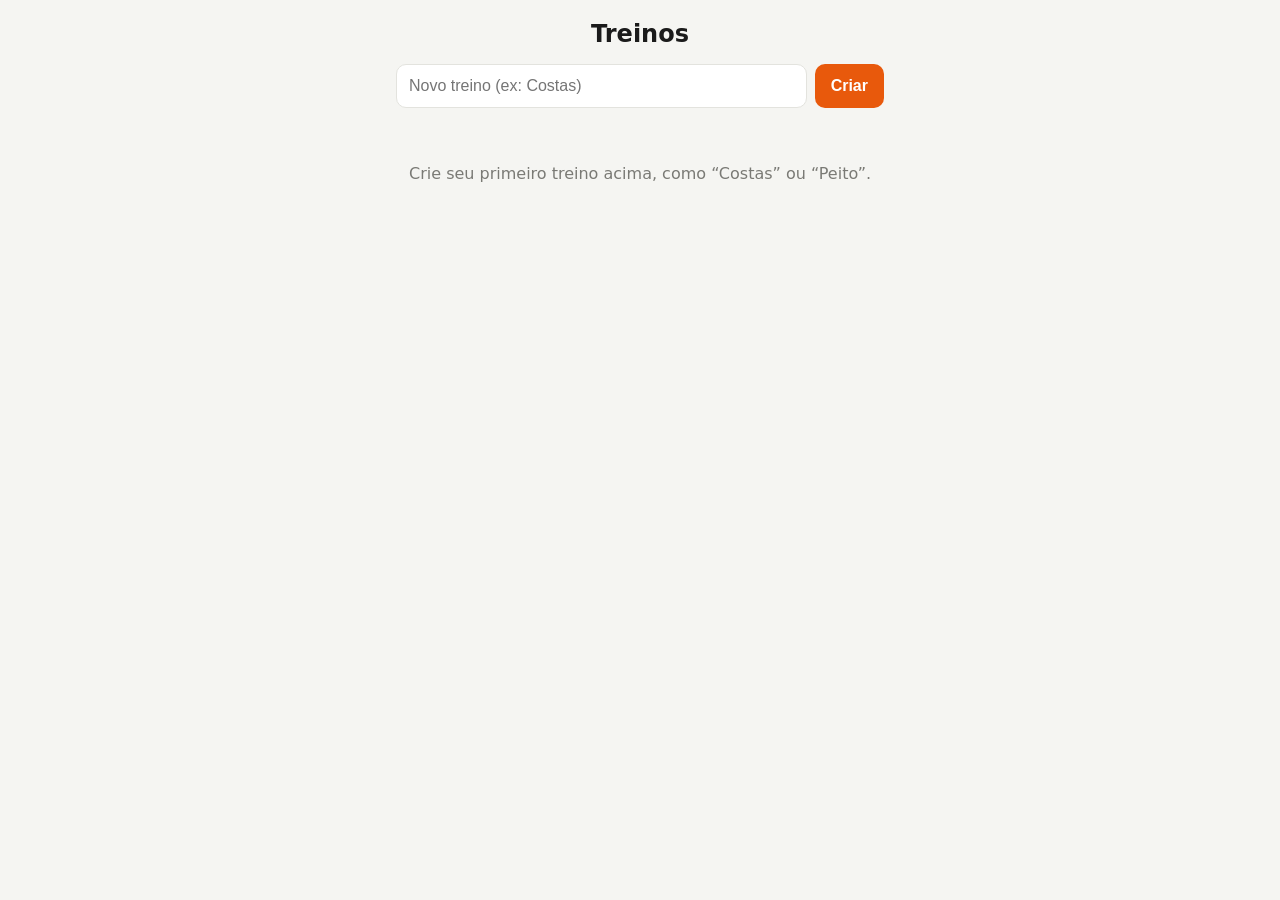
==== index.html @ 3040490e "retirada cronometro" ====
<!DOCTYPE html>
<html lang="pt-BR">
<head>
<meta charset="utf-8">
<meta name="viewport" content="width=device-width, initial-scale=1, viewport-fit=cover">
<title>Meus Treinos</title>
<link rel="stylesheet" href="style.css">
</head>
<body>
<main>
<h1>Treinos</h1>
<div class="row"><input id="nl" placeholder="Novo treino (ex: Costas)" maxlength="40"><button id="al">Criar</button></div>
<div class="tabs" id="tabs"></div>
<div id="view"></div>
</main>
<div id="hs" hidden></div>
<script src="app.js"></script>
</body>
</html>
---- style.css ----
:root{--bg:#f5f5f2;--card:#fff;--tx:#1b1b1b;--mu:#7a7a75;--ac:#e8590c;--bd:#e3e3de;--ok:#2f9e44;
box-sizing:border-box;padding-top:env(safe-area-inset-top,0px);padding-bottom:env(safe-area-inset-bottom,0px);color-scheme:light}
@media (prefers-color-scheme:dark){:root:not([data-theme="light"]){--bg:#141414;--card:#1f1f1f;--tx:#f0f0ec;--mu:#98988f;--bd:#333;--ac:#ff8a3d;--ok:#51cf66;color-scheme:dark}}
:root[data-theme="dark"]{--bg:#141414;--card:#1f1f1f;--tx:#f0f0ec;--mu:#98988f;--bd:#333;--ac:#ff8a3d;--ok:#51cf66;color-scheme:dark}
*{box-sizing:border-box}
body{margin:0;background:var(--bg);color:var(--tx);font-family:system-ui,-apple-system,Segoe UI,Roboto,sans-serif}
main{max-width:520px;margin:0 auto;padding:20px 16px 40px}
h1{font-size:24px;margin:0 0 16px;text-align:center}
.row{display:flex;gap:8px}
input{flex:1;min-width:0;padding:12px;border:1px solid var(--bd);border-radius:10px;background:var(--card);color:var(--tx);font-size:16px}
button{border:0;border-radius:10px;padding:12px 16px;background:var(--ac);color:#fff;font-size:16px;font-weight:600;cursor:pointer}
button.g{background:transparent;color:var(--mu);padding:8px 10px;font-weight:500;font-size:14px}
.tabs{display:flex;gap:8px;overflow-x:auto;padding:14px 0}
.tab{background:var(--card);color:var(--tx);border:1px solid var(--bd);white-space:nowrap;padding:8px 14px;border-radius:999px;font-size:15px}
.tab.on{background:var(--ac);color:#fff;border-color:var(--ac)}
.card{background:var(--card);border:1px solid var(--bd);border-radius:14px;padding:14px}
.hd{display:flex;justify-content:space-between;align-items:center;margin-bottom:10px}
.hd h2{margin:0;font-size:20px}
.pg{color:var(--mu);font-size:14px}
ul{list-style:none;margin:12px 0 0;padding:0}
li{display:flex;align-items:center;gap:12px;padding:12px 4px;border-top:1px solid var(--bd)}
li .t{flex:1;font-size:17px;word-break:break-word}
li.done .t{text-decoration:line-through;color:var(--mu)}
.ck{width:26px;height:26px;border-radius:50%;border:2px solid var(--bd);background:transparent;padding:0;flex:none;color:#fff;font-size:15px;line-height:1}
li.done .ck{background:var(--ok);border-color:var(--ok)}
.x{background:transparent;color:var(--mu);padding:4px 8px;font-size:18px}
li{flex-wrap:wrap}
.sm{display:block;font-size:13px;color:var(--mu)}
.pr{flex-basis:100%;min-width:0;padding:4px 0 4px 52px}
.sr{display:flex;justify-content:space-between;align-items:center;padding:4px 0;font-size:15px}
.pr .row{margin-top:6px}
.pr input{width:0;padding:9px;font-size:15px}
.pr .row button{padding:9px 16px}
.mn{flex-basis:100%;min-width:0;display:flex;flex-wrap:wrap;gap:6px;padding:0 0 4px}
.mn .opt{flex:1 1 calc(50% - 3px);min-width:0;white-space:nowrap;background:transparent;color:var(--tx);border:1px solid var(--bd);padding:9px 4px;font-size:13px}
.mn .del{flex:1 1 calc(50% - 3px);min-width:0;white-space:nowrap;background:transparent;color:#e03131;border:1px solid var(--bd);padding:9px 4px;font-size:13px}
.dg{flex:none;cursor:grab;touch-action:none;user-select:none;-webkit-user-select:none;color:var(--mu);font-size:18px;line-height:1;padding:6px 2px}
li{position:relative}
li.drag{z-index:5;background:var(--card);box-shadow:0 6px 18px rgba(0,0,0,.35);cursor:grabbing}
li.ov{box-shadow:0 -2px 0 var(--ac)}
li.ovb{box-shadow:0 2px 0 var(--ac)}
.dragging,.dragging *{user-select:none;-webkit-user-select:none}
.gh{display:flex;align-items:center;gap:6px;border-top:0;padding:18px 4px 6px}
.gt{flex:1;min-width:0;font-size:16px;font-weight:700;word-break:break-word;text-decoration:underline;text-decoration-color:var(--ac);text-decoration-thickness:2px;text-underline-offset:5px}
.gx{flex:none;min-width:40px;min-height:40px}
.afl{display:block;border-top:0;padding:2px 0 10px}
.addb{width:100%}
.addm{display:flex;gap:6px;margin-top:8px}
.addm .opt{flex:1 1 0;min-width:0;white-space:nowrap;background:transparent;color:var(--tx);border:1px solid var(--bd);padding:11px 4px;font-size:14px}
select{display:block;width:100%;min-width:0;padding:12px;border:1px solid var(--bd);border-radius:10px;background:var(--card);color:var(--tx);font-size:16px}
.gh+li{border-top:0}
ul>.gh:first-child{padding-top:4px}
.hw{padding:6px 0;font-size:15px}
#hs{position:fixed;inset:0;z-index:30;background:var(--bg);overflow-y:auto;padding:env(safe-area-inset-top,0px) 0 env(safe-area-inset-bottom,0px)}
#hs[hidden]{display:none}
.hsw{max-width:520px;margin:0 auto;padding:16px 16px 40px}
.bk{background:transparent;color:var(--ac);padding:8px 0;font-size:16px;font-weight:600}
.hst{font-size:22px;margin:8px 0 2px;word-break:break-word}
.hsb{color:var(--mu);font-size:14px;margin:0 0 16px}
.hc{margin-bottom:12px}
.hcw{display:flex;justify-content:space-between;align-items:baseline;font-weight:600;margin-bottom:6px}
.hcw small{color:var(--mu);font-weight:500;font-size:13px}
.hr{display:grid;grid-template-columns:64px 1fr 1fr;padding:6px 0;border-top:1px solid var(--bd);font-size:16px}
.hr .hn{color:var(--mu)}
.bkp{margin-top:24px;padding-top:12px;border-top:1px solid var(--bd);text-align:center}
.bkp .row{justify-content:center}
.bkp .pg{margin:6px 0 0;font-size:13px}
.cpb{border:1px solid var(--bd);margin-bottom:6px;padding:8px 12px;font-size:13px}
.em{color:var(--mu);text-align:center;padding:28px 8px}
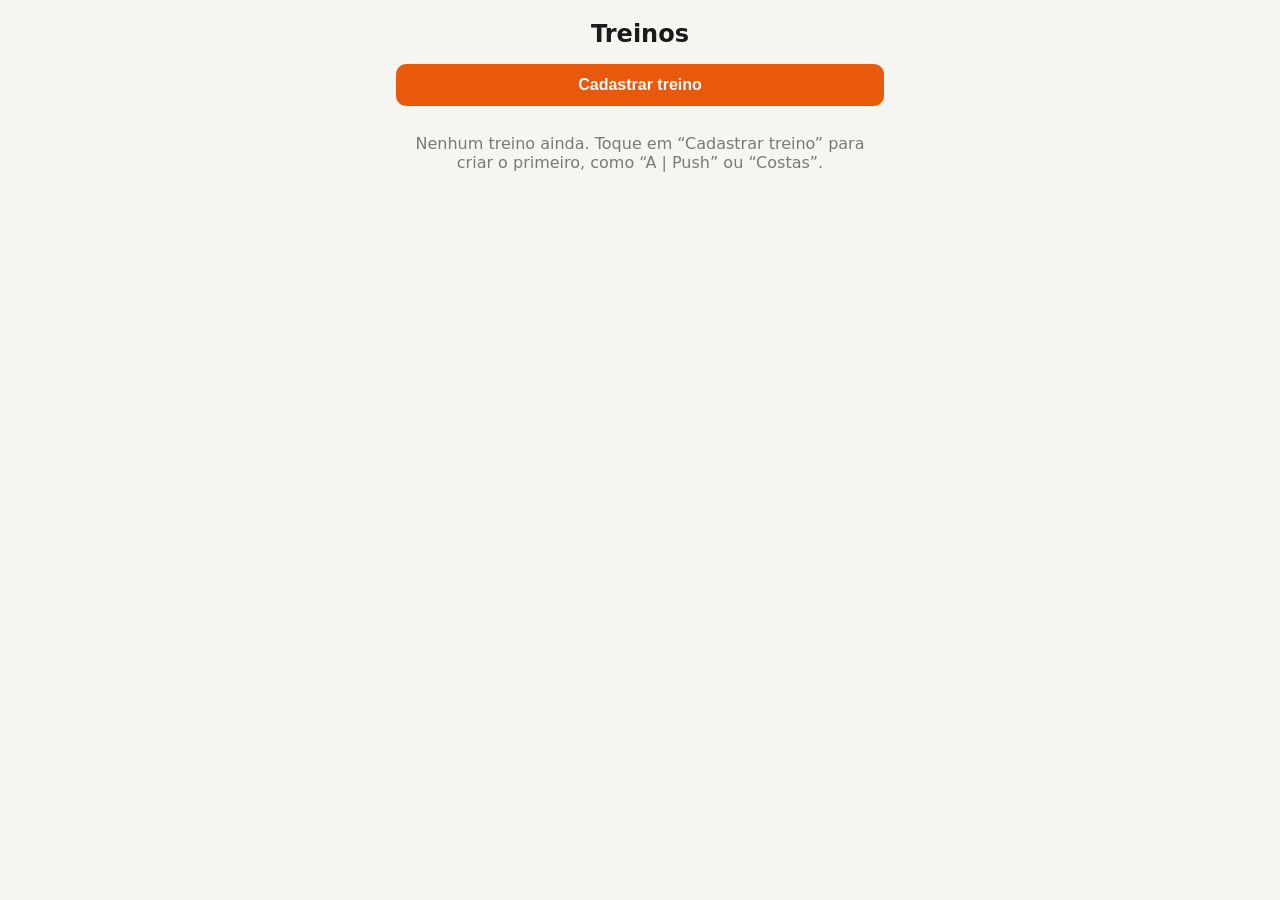
==== commit dfa3b68a: "mudança layout" ====
--- a/index.html
+++ b/index.html
@@ -4,16 +4,23 @@
 <meta charset="utf-8">
 <meta name="viewport" content="width=device-width, initial-scale=1, viewport-fit=cover">
 <title>Meus Treinos</title>
+<link rel="manifest" href="manifest.json">
+<meta name="theme-color" content="#f5f5f2" media="(prefers-color-scheme: light)">
+<meta name="theme-color" content="#141414" media="(prefers-color-scheme: dark)">
+<link rel="apple-touch-icon" href="icons/apple-touch-icon.png">
+<meta name="apple-mobile-web-app-capable" content="yes">
+<meta name="mobile-web-app-capable" content="yes">
+<meta name="apple-mobile-web-app-title" content="Treinos">
 <link rel="stylesheet" href="style.css">
 </head>
 <body>
 <main>
-<h1>Treinos</h1>
-<div class="row"><input id="nl" placeholder="Novo treino (ex: Costas)" maxlength="40"><button id="al">Criar</button></div>
-<div class="tabs" id="tabs"></div>
-<div id="view"></div>
+<h1 id="ttl">Treinos</h1>
+<div id="home"></div>
+<div id="view" hidden></div>
 </main>
 <div id="hs" hidden></div>
 <script src="app.js"></script>
+<script src="pwa.js"></script>
 </body>
-</html>
+</html>
--- a/style.css
+++ b/style.css
@@ -10,9 +10,12 @@
 input{flex:1;min-width:0;padding:12px;border:1px solid var(--bd);border-radius:10px;background:var(--card);color:var(--tx);font-size:16px}
 button{border:0;border-radius:10px;padding:12px 16px;background:var(--ac);color:#fff;font-size:16px;font-weight:600;cursor:pointer}
 button.g{background:transparent;color:var(--mu);padding:8px 10px;font-weight:500;font-size:14px}
-.tabs{display:flex;gap:8px;overflow-x:auto;padding:14px 0}
-.tab{background:var(--card);color:var(--tx);border:1px solid var(--bd);white-space:nowrap;padding:8px 14px;border-radius:999px;font-size:15px}
-.tab.on{background:var(--ac);color:#fff;border-color:var(--ac)}
+.cards{margin-top:6px}
+.tc{display:block;width:100%;text-align:left;background:var(--card);color:var(--tx);border:1px solid var(--bd);border-radius:14px;padding:16px;margin-top:10px;font-weight:500}
+.tcr{display:flex;justify-content:space-between;align-items:baseline;gap:8px}
+.tn{font-size:18px;font-weight:700;word-break:break-word}
+.tm{display:block;margin-top:6px;color:var(--mu);font-size:14px;font-weight:400}
+#view>.bk{margin-bottom:8px}
 .card{background:var(--card);border:1px solid var(--bd);border-radius:14px;padding:14px}
 .hd{display:flex;justify-content:space-between;align-items:center;margin-bottom:10px}
 .hd h2{margin:0;font-size:20px}
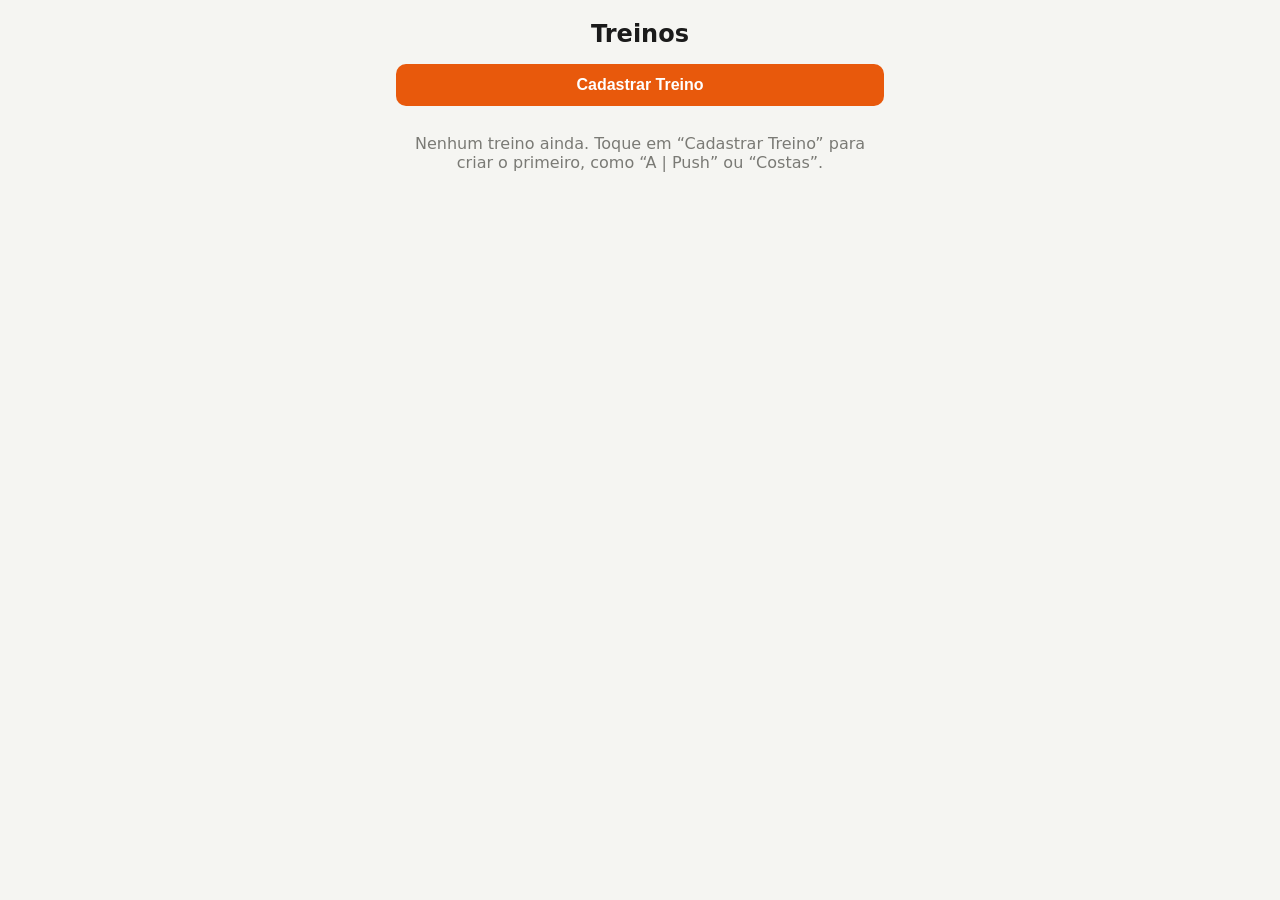
==== commit 0892b778: "mudança de titulo para oficial" ====
--- a/index.html
+++ b/index.html
@@ -3,7 +3,7 @@
 <head>
 <meta charset="utf-8">
 <meta name="viewport" content="width=device-width, initial-scale=1, viewport-fit=cover">
-<title>Meus Treinos</title>
+<title>Gerenciado De Treinos</title>
 <link rel="manifest" href="manifest.json">
 <meta name="theme-color" content="#f5f5f2" media="(prefers-color-scheme: light)">
 <meta name="theme-color" content="#141414" media="(prefers-color-scheme: dark)">
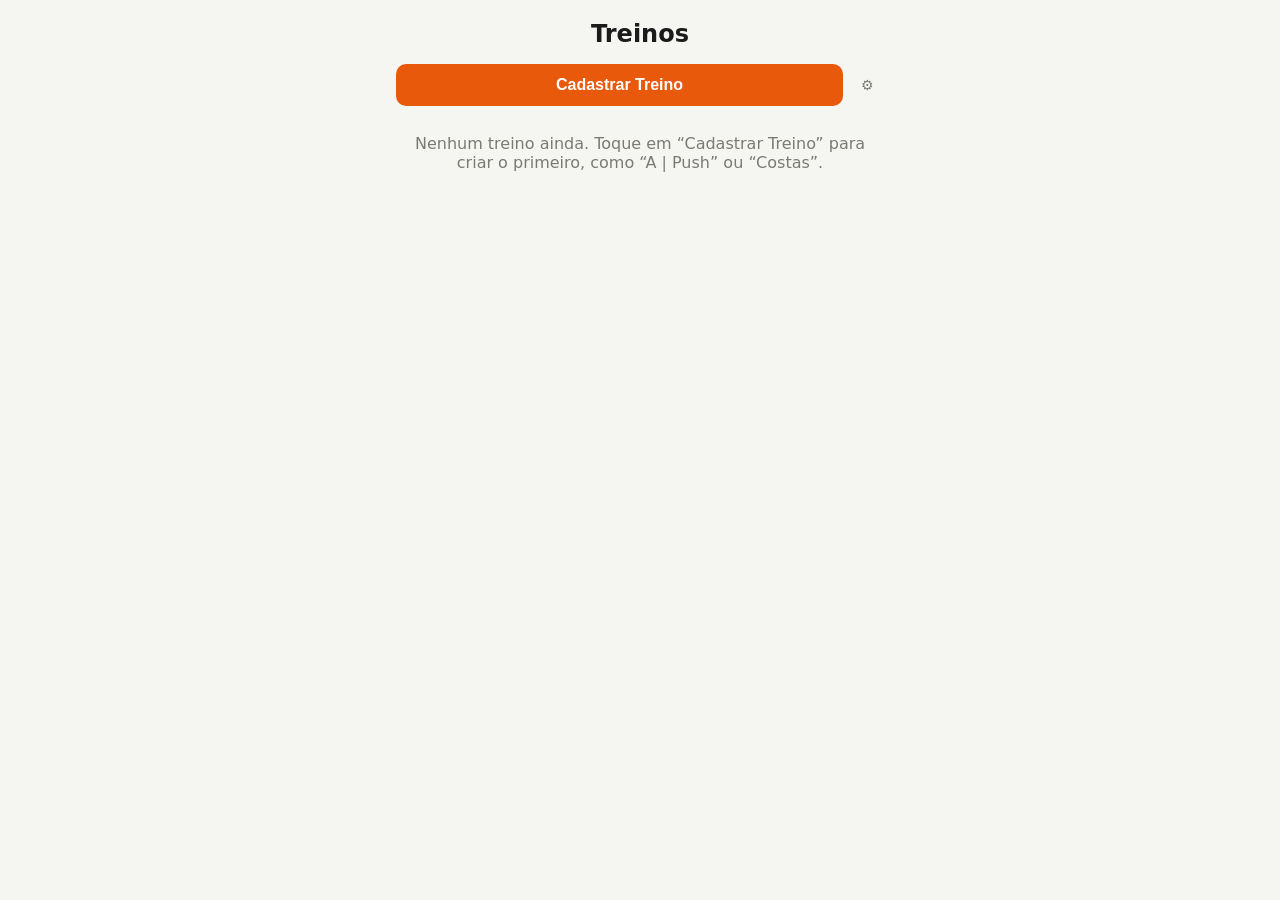
==== commit 721ba66d: "add configuração" ====
--- a/index.html
+++ b/index.html
@@ -3,7 +3,8 @@
 <head>
 <meta charset="utf-8">
 <meta name="viewport" content="width=device-width, initial-scale=1, viewport-fit=cover">
-<title>Gerenciado De Treinos</title>
+<title>Gerencie Treinos</title>
+<script>try{var t=localStorage.getItem("treinos-v1-tema");if(t==="light"||t==="dark")document.documentElement.setAttribute("data-theme",t)}catch(e){}</script>
 <link rel="manifest" href="manifest.json">
 <meta name="theme-color" content="#f5f5f2" media="(prefers-color-scheme: light)">
 <meta name="theme-color" content="#141414" media="(prefers-color-scheme: dark)">
--- a/style.css
+++ b/style.css
@@ -69,4 +69,8 @@
 .bkp .row{justify-content:center}
 .bkp .pg{margin:6px 0 0;font-size:13px}
 .cpb{border:1px solid var(--bd);margin-bottom:6px;padding:8px 12px;font-size:13px}
-.em{color:var(--mu);text-align:center;padding:28px 8px}+.em{color:var(--mu);text-align:center;padding:28px 8px}
+.th{display:flex;gap:6px;margin-top:6px}
+.th button{flex:1;background:transparent;color:var(--tx);border:1px solid var(--bd);padding:10px 4px;font-size:14px}
+.th button.on{background:var(--ac);color:#fff;border-color:var(--ac)}
+.gear{flex:none;font-size:22px;padding:6px 10px}
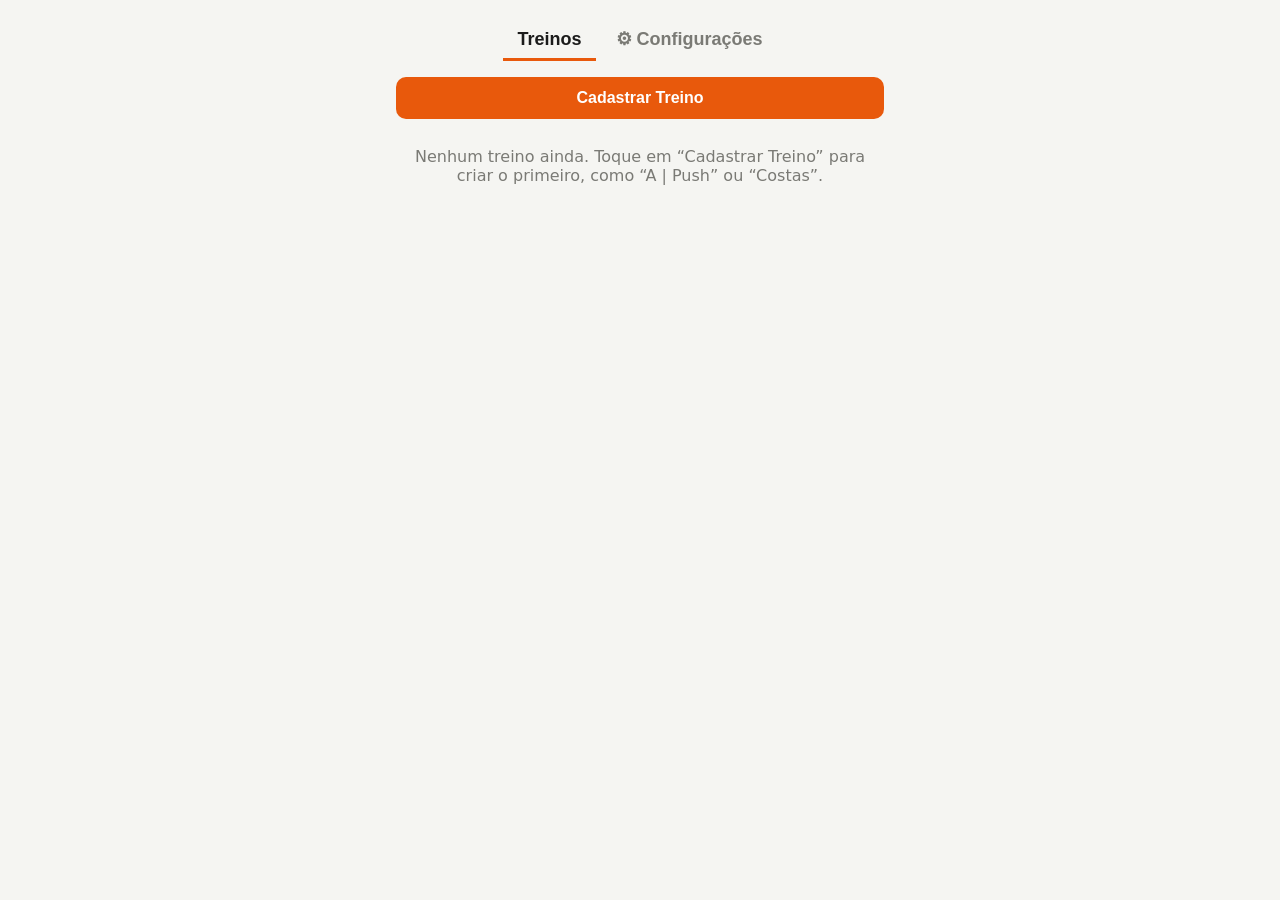
==== commit e9a32b83: "alteração botao" ====
--- a/index.html
+++ b/index.html
@@ -16,7 +16,7 @@
 </head>
 <body>
 <main>
-<h1 id="ttl">Treinos</h1>
+<nav id="ttl" class="tabs" aria-label="Seções"></nav>
 <div id="home"></div>
 <div id="view" hidden></div>
 </main>
--- a/style.css
+++ b/style.css
@@ -73,4 +73,12 @@
 .th{display:flex;gap:6px;margin-top:6px}
 .th button{flex:1;background:transparent;color:var(--tx);border:1px solid var(--bd);padding:10px 4px;font-size:14px}
 .th button.on{background:var(--ac);color:#fff;border-color:var(--ac)}
-.gear{flex:none;font-size:22px;padding:6px 10px}+.bkc{margin-top:12px}
+.bkc .row{margin-top:10px}
+.bkc .row button{flex:1}
+.bkc .pg{margin:10px 0 0}
+.bkc .hd{margin-bottom:6px}
+.alt{background:transparent;color:var(--tx);border:1px solid var(--bd)}
+.tabs{display:flex;justify-content:center;gap:6px;margin:0 0 16px}
+.tab{background:transparent;color:var(--mu);padding:8px 14px;font-size:18px;font-weight:700;border-radius:0;border-bottom:3px solid transparent}
+.tab.on{color:var(--tx);border-bottom-color:var(--ac)}
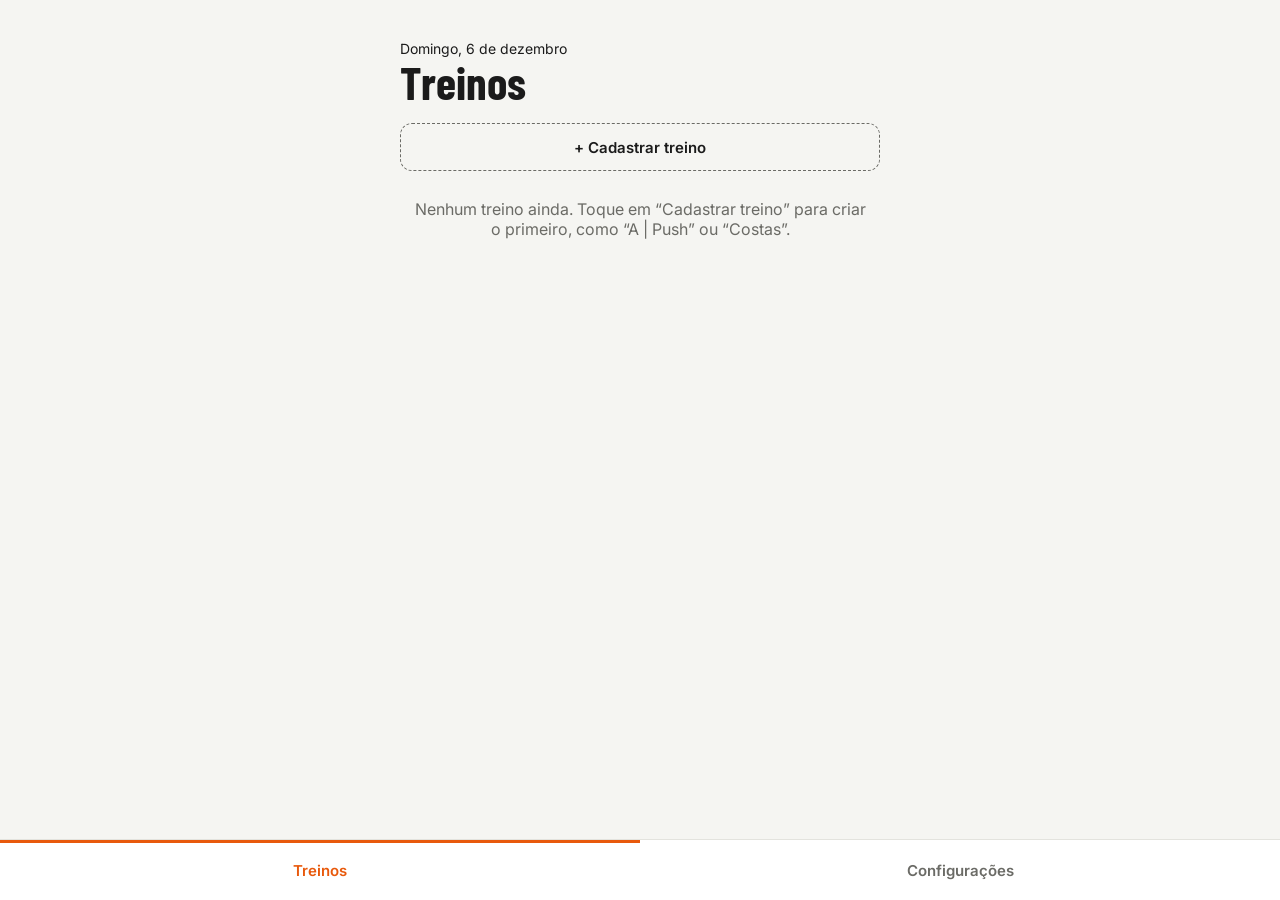
==== commit f487297c: "mudança layout" ====
--- a/index.html
+++ b/index.html
@@ -12,14 +12,16 @@
 <meta name="apple-mobile-web-app-capable" content="yes">
 <meta name="mobile-web-app-capable" content="yes">
 <meta name="apple-mobile-web-app-title" content="Treinos">
+<link rel="preconnect" href="https://fonts.googleapis.com"><link rel="preconnect" href="https://fonts.gstatic.com" crossorigin>
+<link href="https://fonts.googleapis.com/css2?family=Barlow+Condensed:wght@600;700&family=Inter:wght@400;500;600&display=swap" rel="stylesheet">
 <link rel="stylesheet" href="style.css">
 </head>
 <body>
 <main>
-<nav id="ttl" class="tabs" aria-label="Seções"></nav>
 <div id="home"></div>
 <div id="view" hidden></div>
 </main>
+<nav id="nav" aria-label="Seções" hidden></nav>
 <div id="hs" hidden></div>
 <script src="app.js"></script>
 <script src="pwa.js"></script>
--- a/style.css
+++ b/style.css
@@ -1,35 +1,54 @@
-:root{--bg:#f5f5f2;--card:#fff;--tx:#1b1b1b;--mu:#7a7a75;--ac:#e8590c;--bd:#e3e3de;--ok:#2f9e44;
+:root{--bg:#f5f5f2;--card:#fff;--tx:#1b1b1b;--mu:#6b6b66;--ac:#e8590c;--bd:#e3e3de;--ok:#2f9e44;--on:#141414;
 box-sizing:border-box;padding-top:env(safe-area-inset-top,0px);padding-bottom:env(safe-area-inset-bottom,0px);color-scheme:light}
 @media (prefers-color-scheme:dark){:root:not([data-theme="light"]){--bg:#141414;--card:#1f1f1f;--tx:#f0f0ec;--mu:#98988f;--bd:#333;--ac:#ff8a3d;--ok:#51cf66;color-scheme:dark}}
 :root[data-theme="dark"]{--bg:#141414;--card:#1f1f1f;--tx:#f0f0ec;--mu:#98988f;--bd:#333;--ac:#ff8a3d;--ok:#51cf66;color-scheme:dark}
 *{box-sizing:border-box}
-body{margin:0;background:var(--bg);color:var(--tx);font-family:system-ui,-apple-system,Segoe UI,Roboto,sans-serif}
-main{max-width:520px;margin:0 auto;padding:20px 16px 40px}
-h1{font-size:24px;margin:0 0 16px;text-align:center}
+body{margin:0;background:var(--bg);color:var(--tx);font-family:Inter,system-ui,-apple-system,Segoe UI,Roboto,sans-serif}
+main{max-width:520px;margin:0 auto;padding:20px 20px calc(110px + env(safe-area-inset-bottom,0px))}
+h1,.h{font-family:"Barlow Condensed",Inter,system-ui,sans-serif;font-weight:700}
+h1{margin:0}
+.pt{font-size:46px;line-height:1;margin:2px 0 18px}
+.dt{font-size:14px;margin-top:20px}
+.sl{font-size:14px;margin:24px 0 2px}
 .row{display:flex;gap:8px}
 input{flex:1;min-width:0;padding:12px;border:1px solid var(--bd);border-radius:10px;background:var(--card);color:var(--tx);font-size:16px}
-button{border:0;border-radius:10px;padding:12px 16px;background:var(--ac);color:#fff;font-size:16px;font-weight:600;cursor:pointer}
+button{border:0;border-radius:10px;padding:12px 16px;background:var(--ac);color:var(--on);font-size:16px;font-weight:700;cursor:pointer;font-family:inherit}
 button.g{background:transparent;color:var(--mu);padding:8px 10px;font-weight:500;font-size:14px}
+.btn{min-height:48px;border-radius:12px}
+.bw{width:100%;margin-top:14px}
+.card{background:var(--card);border:1px solid var(--bd);border-radius:16px;padding:16px}
+.card+.card{margin-top:12px}
+.ft{background:color-mix(in srgb,var(--ac) 12%,var(--card));border-color:color-mix(in srgb,var(--ac) 35%,var(--bd))}
+.fl{font-size:13px;color:var(--ac);margin-bottom:4px;font-weight:600}
+.fr{display:flex;justify-content:space-between;align-items:baseline}
+.ftn{font-size:32px}
+.ftp{font-size:26px;color:var(--ac)}
+.fg{font-size:14px;margin:2px 0 12px}
+.bar{display:block;height:6px;border-radius:3px;background:var(--bd);overflow:hidden}
+.bar i{display:block;height:100%;background:var(--ac);border-radius:3px}
 .cards{margin-top:6px}
-.tc{display:block;width:100%;text-align:left;background:var(--card);color:var(--tx);border:1px solid var(--bd);border-radius:14px;padding:16px;margin-top:10px;font-weight:500}
+.tc{display:block;width:100%;text-align:left;background:var(--card);color:var(--tx);border:1px solid var(--bd);border-radius:16px;padding:16px;margin-top:10px;font-weight:500}
+.tc .bar{margin-top:12px}
 .tcr{display:flex;justify-content:space-between;align-items:baseline;gap:8px}
-.tn{font-size:18px;font-weight:700;word-break:break-word}
-.tm{display:block;margin-top:6px;color:var(--mu);font-size:14px;font-weight:400}
-#view>.bk{margin-bottom:8px}
-.card{background:var(--card);border:1px solid var(--bd);border-radius:14px;padding:14px}
-.hd{display:flex;justify-content:space-between;align-items:center;margin-bottom:10px}
-.hd h2{margin:0;font-size:20px}
+.tn{font-size:24px;word-break:break-word}
+.tm{display:block;margin-top:2px;color:var(--mu);font-size:14px;font-weight:400}
+.addd{display:block;width:100%;margin-top:14px;min-height:48px;border:1.5px dashed var(--mu);background:transparent;color:var(--tx);border-radius:12px;font-size:15px;font-weight:600}
+.lh{display:flex;justify-content:space-between;align-items:baseline;margin:4px 0 12px;gap:8px}
+.lt{font-size:40px;margin:0;word-break:break-word}
 .pg{color:var(--mu);font-size:14px}
-ul{list-style:none;margin:12px 0 0;padding:0}
-li{display:flex;align-items:center;gap:12px;padding:12px 4px;border-top:1px solid var(--bd)}
-li .t{flex:1;font-size:17px;word-break:break-word}
-li.done .t{text-decoration:line-through;color:var(--mu)}
-.ck{width:26px;height:26px;border-radius:50%;border:2px solid var(--bd);background:transparent;padding:0;flex:none;color:#fff;font-size:15px;line-height:1}
-li.done .ck{background:var(--ok);border-color:var(--ok)}
-.x{background:transparent;color:var(--mu);padding:4px 8px;font-size:18px}
-li{flex-wrap:wrap}
-.sm{display:block;font-size:13px;color:var(--mu)}
-.pr{flex-basis:100%;min-width:0;padding:4px 0 4px 52px}
+.ct{font-size:22px}
+.ps{margin:2px 0 0}
+ul{list-style:none;margin:8px 0 0;padding:0}
+li{display:flex;align-items:center;gap:6px;padding:6px 4px;border-top:1px solid var(--bd);flex-wrap:wrap;position:relative}
+li .t{flex:1;min-width:0;word-break:break-word}
+.nm{display:block;font-size:17px;font-weight:500}
+li.done .nm{text-decoration:line-through;color:var(--mu)}
+.sm{display:block;font-size:13px;color:var(--mu);margin-top:3px}
+.ck{width:44px;height:44px;background:transparent;border:0;padding:0;flex:none;display:flex;align-items:center;justify-content:center;border-radius:50%}
+.ck i{width:28px;height:28px;border-radius:50%;border:2px solid var(--mu);display:flex;align-items:center;justify-content:center;font-style:normal;font-weight:700;font-size:15px;color:var(--on)}
+li.done .ck i{background:var(--ok);border-color:var(--ok)}
+.x{background:transparent;color:var(--mu);padding:4px 8px;font-size:20px;min-width:44px;min-height:44px}
+.pr{flex-basis:100%;min-width:0;padding:4px 0 8px 40px}
 .sr{display:flex;justify-content:space-between;align-items:center;padding:4px 0;font-size:15px}
 .pr .row{margin-top:6px}
 .pr input{width:0;padding:9px;font-size:15px}
@@ -38,47 +57,41 @@
 .mn .opt{flex:1 1 calc(50% - 3px);min-width:0;white-space:nowrap;background:transparent;color:var(--tx);border:1px solid var(--bd);padding:9px 4px;font-size:13px}
 .mn .del{flex:1 1 calc(50% - 3px);min-width:0;white-space:nowrap;background:transparent;color:#e03131;border:1px solid var(--bd);padding:9px 4px;font-size:13px}
 .dg{flex:none;cursor:grab;touch-action:none;user-select:none;-webkit-user-select:none;color:var(--mu);font-size:18px;line-height:1;padding:6px 2px}
-li{position:relative}
 li.drag{z-index:5;background:var(--card);box-shadow:0 6px 18px rgba(0,0,0,.35);cursor:grabbing}
 li.ov{box-shadow:0 -2px 0 var(--ac)}
 li.ovb{box-shadow:0 2px 0 var(--ac)}
 .dragging,.dragging *{user-select:none;-webkit-user-select:none}
-.gh{display:flex;align-items:center;gap:6px;border-top:0;padding:18px 4px 6px}
+.gh{display:flex;align-items:center;gap:6px;border-top:0;padding:18px 4px 2px}
 .gt{flex:1;min-width:0;font-size:16px;font-weight:700;word-break:break-word;text-decoration:underline;text-decoration-color:var(--ac);text-decoration-thickness:2px;text-underline-offset:5px}
-.gx{flex:none;min-width:40px;min-height:40px}
+.gx{flex:none}
 .afl{display:block;border-top:0;padding:2px 0 10px}
-.addb{width:100%}
-.addm{display:flex;gap:6px;margin-top:8px}
-.addm .opt{flex:1 1 0;min-width:0;white-space:nowrap;background:transparent;color:var(--tx);border:1px solid var(--bd);padding:11px 4px;font-size:14px}
 select{display:block;width:100%;min-width:0;padding:12px;border:1px solid var(--bd);border-radius:10px;background:var(--card);color:var(--tx);font-size:16px}
 .gh+li{border-top:0}
 ul>.gh:first-child{padding-top:4px}
-.hw{padding:6px 0;font-size:15px}
+.fab{position:fixed;left:20px;right:20px;max-width:480px;margin:0 auto;bottom:calc(24px + env(safe-area-inset-bottom,0px));box-shadow:0 6px 20px rgba(0,0,0,.4);z-index:15}
+.fm{position:fixed;left:20px;right:20px;max-width:480px;margin:0 auto;bottom:calc(86px + env(safe-area-inset-bottom,0px));display:flex;gap:8px;padding:8px;background:var(--card);border:1px solid var(--bd);border-radius:14px;box-shadow:0 6px 20px rgba(0,0,0,.4);z-index:16}
+.fm .opt{flex:1;min-width:0;white-space:nowrap;background:transparent;color:var(--tx);border:1px solid var(--bd);min-height:44px;padding:8px 4px;font-size:14px}
+#nav{position:fixed;left:0;right:0;bottom:0;display:flex;background:var(--card);border-top:1px solid var(--bd);padding-bottom:env(safe-area-inset-bottom,0px);z-index:20}
+#nav[hidden]{display:none}
+#nav button{flex:1;background:transparent;color:var(--mu);border-radius:0;min-height:60px;font-size:15px;font-weight:600}
+#nav button.on{color:var(--ac);box-shadow:inset 0 3px 0 var(--ac)}
+.th{display:flex;gap:6px;margin-top:12px}
+.th button{flex:1;background:transparent;color:var(--tx);border:1px solid var(--bd);min-height:44px;padding:8px 4px;font-size:14px;font-weight:600}
+.th button.on{background:var(--ac);color:var(--on);border-color:var(--ac)}
+.bkc .row{margin-top:12px}
+.bkc .row button{flex:1;min-height:44px}
+.bkc #bkm{margin:12px 0 0;font-size:13px}
+.alt{background:transparent;color:var(--tx);border:1px solid var(--bd)}
 #hs{position:fixed;inset:0;z-index:30;background:var(--bg);overflow-y:auto;padding:env(safe-area-inset-top,0px) 0 env(safe-area-inset-bottom,0px)}
 #hs[hidden]{display:none}
 .hsw{max-width:520px;margin:0 auto;padding:16px 16px 40px}
-.bk{background:transparent;color:var(--ac);padding:8px 0;font-size:16px;font-weight:600}
-.hst{font-size:22px;margin:8px 0 2px;word-break:break-word}
+.bk{background:transparent;color:var(--ac);padding:8px 0;font-size:16px;font-weight:600;min-height:44px}
+.hst{font-size:30px;margin:8px 0 2px;word-break:break-word}
 .hsb{color:var(--mu);font-size:14px;margin:0 0 16px}
 .hc{margin-bottom:12px}
 .hcw{display:flex;justify-content:space-between;align-items:baseline;font-weight:600;margin-bottom:6px}
 .hcw small{color:var(--mu);font-weight:500;font-size:13px}
 .hr{display:grid;grid-template-columns:64px 1fr 1fr;padding:6px 0;border-top:1px solid var(--bd);font-size:16px}
 .hr .hn{color:var(--mu)}
-.bkp{margin-top:24px;padding-top:12px;border-top:1px solid var(--bd);text-align:center}
-.bkp .row{justify-content:center}
-.bkp .pg{margin:6px 0 0;font-size:13px}
 .cpb{border:1px solid var(--bd);margin-bottom:6px;padding:8px 12px;font-size:13px}
-.em{color:var(--mu);text-align:center;padding:28px 8px}
-.th{display:flex;gap:6px;margin-top:6px}
-.th button{flex:1;background:transparent;color:var(--tx);border:1px solid var(--bd);padding:10px 4px;font-size:14px}
-.th button.on{background:var(--ac);color:#fff;border-color:var(--ac)}
-.bkc{margin-top:12px}
-.bkc .row{margin-top:10px}
-.bkc .row button{flex:1}
-.bkc .pg{margin:10px 0 0}
-.bkc .hd{margin-bottom:6px}
-.alt{background:transparent;color:var(--tx);border:1px solid var(--bd)}
-.tabs{display:flex;justify-content:center;gap:6px;margin:0 0 16px}
-.tab{background:transparent;color:var(--mu);padding:8px 14px;font-size:18px;font-weight:700;border-radius:0;border-bottom:3px solid transparent}
-.tab.on{color:var(--tx);border-bottom-color:var(--ac)}+.em{color:var(--mu);text-align:center;padding:28px 8px}
